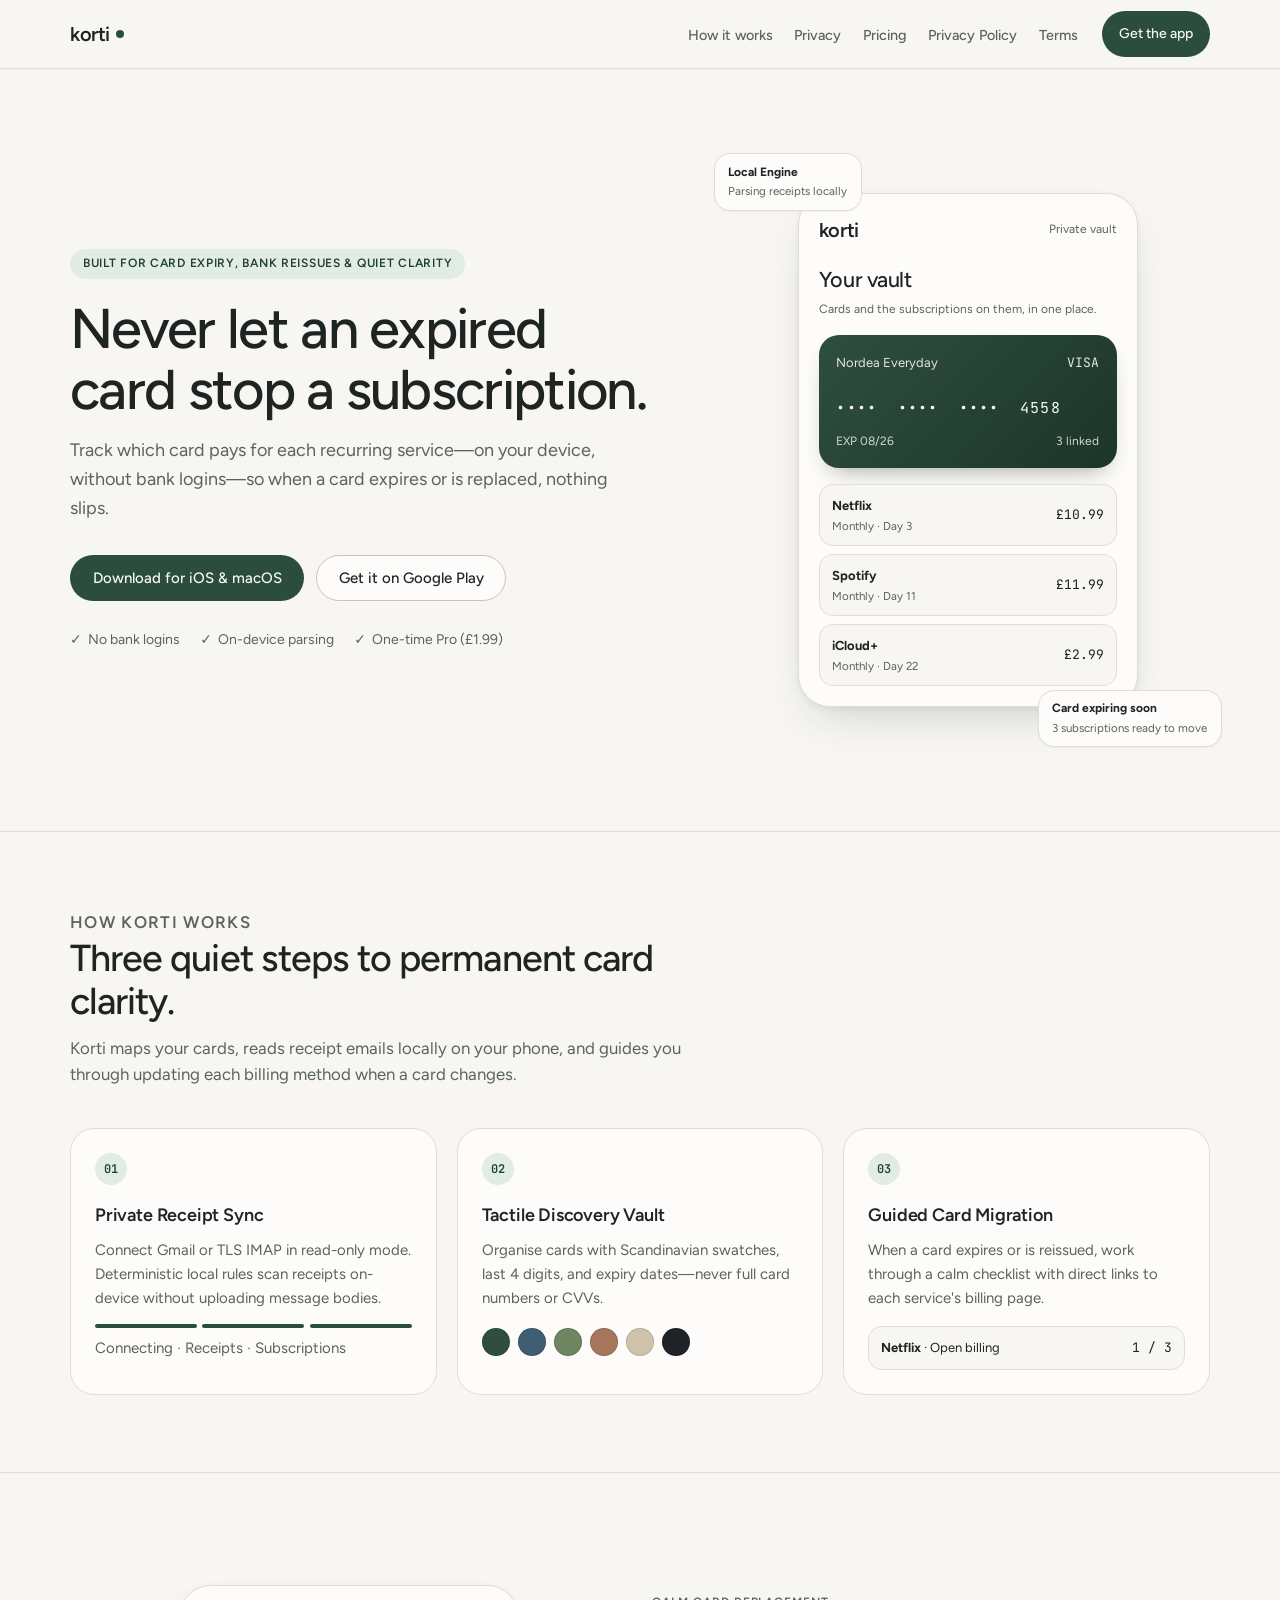
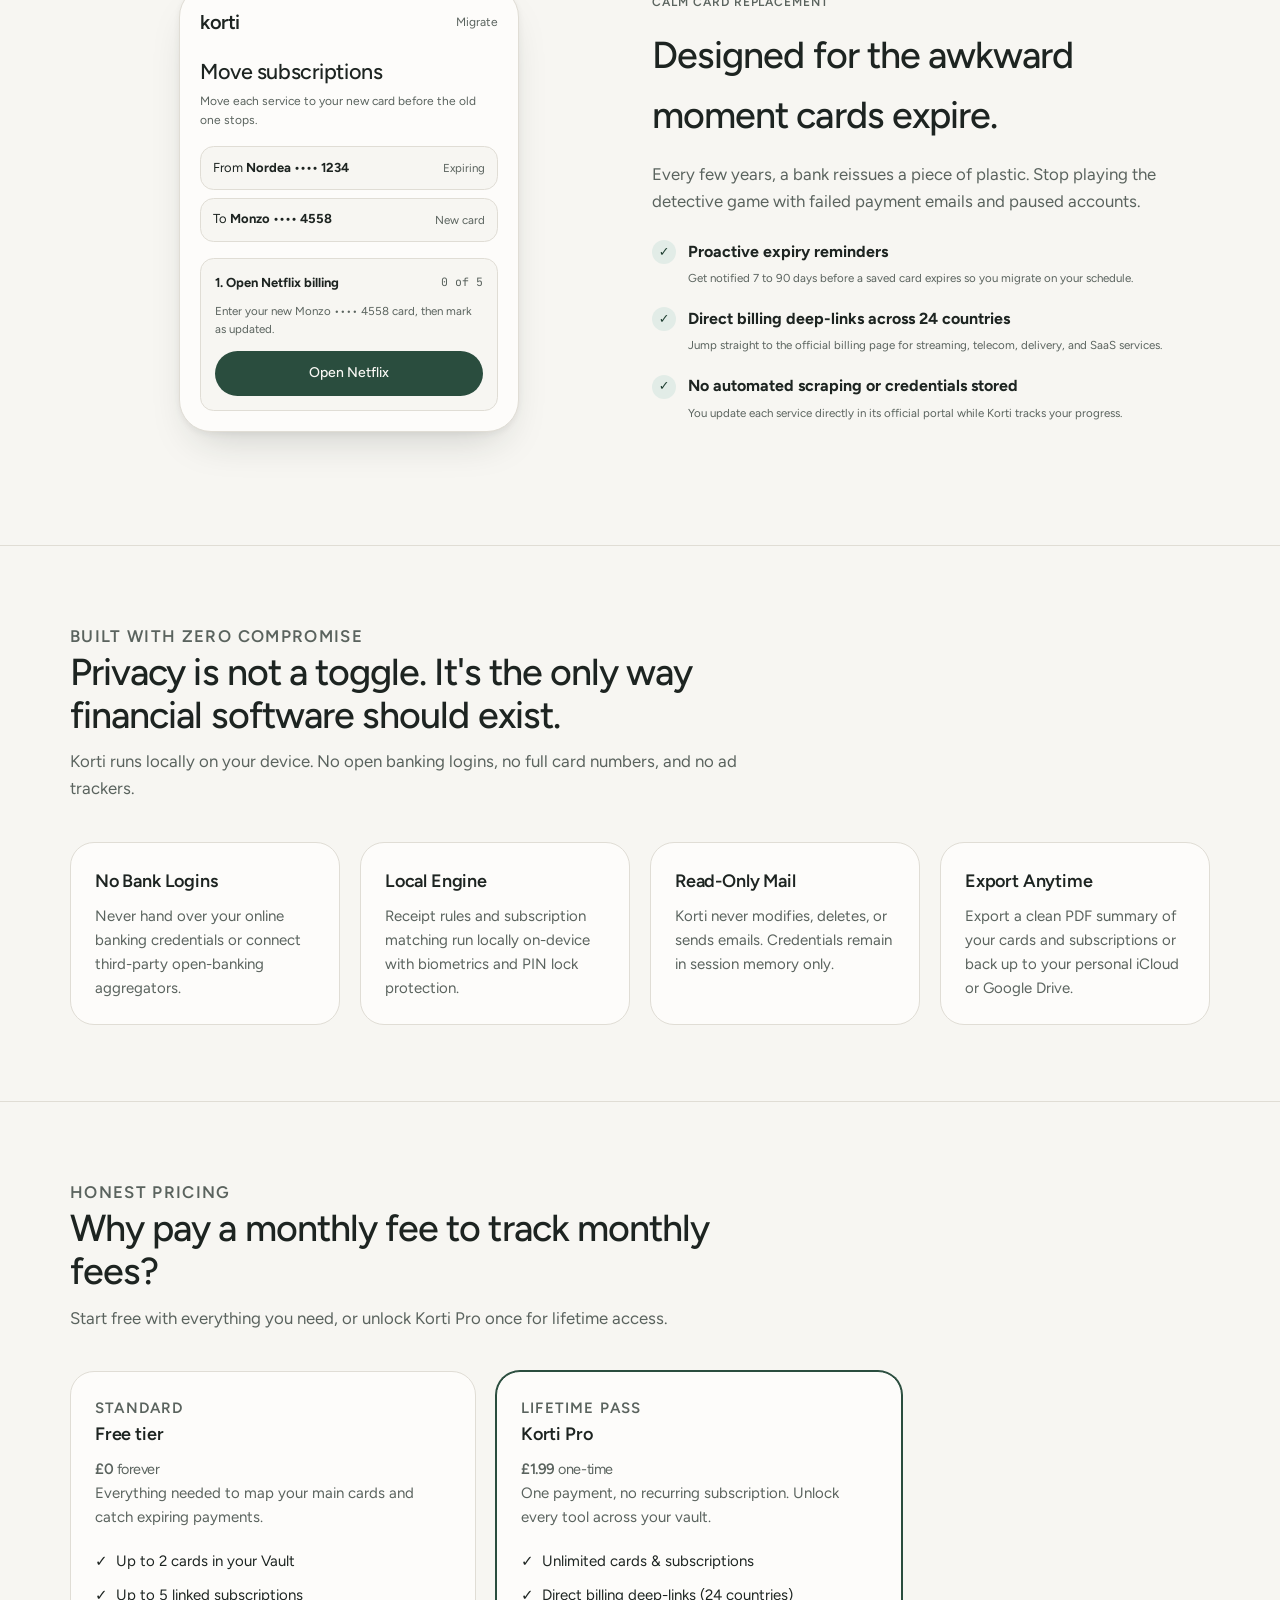
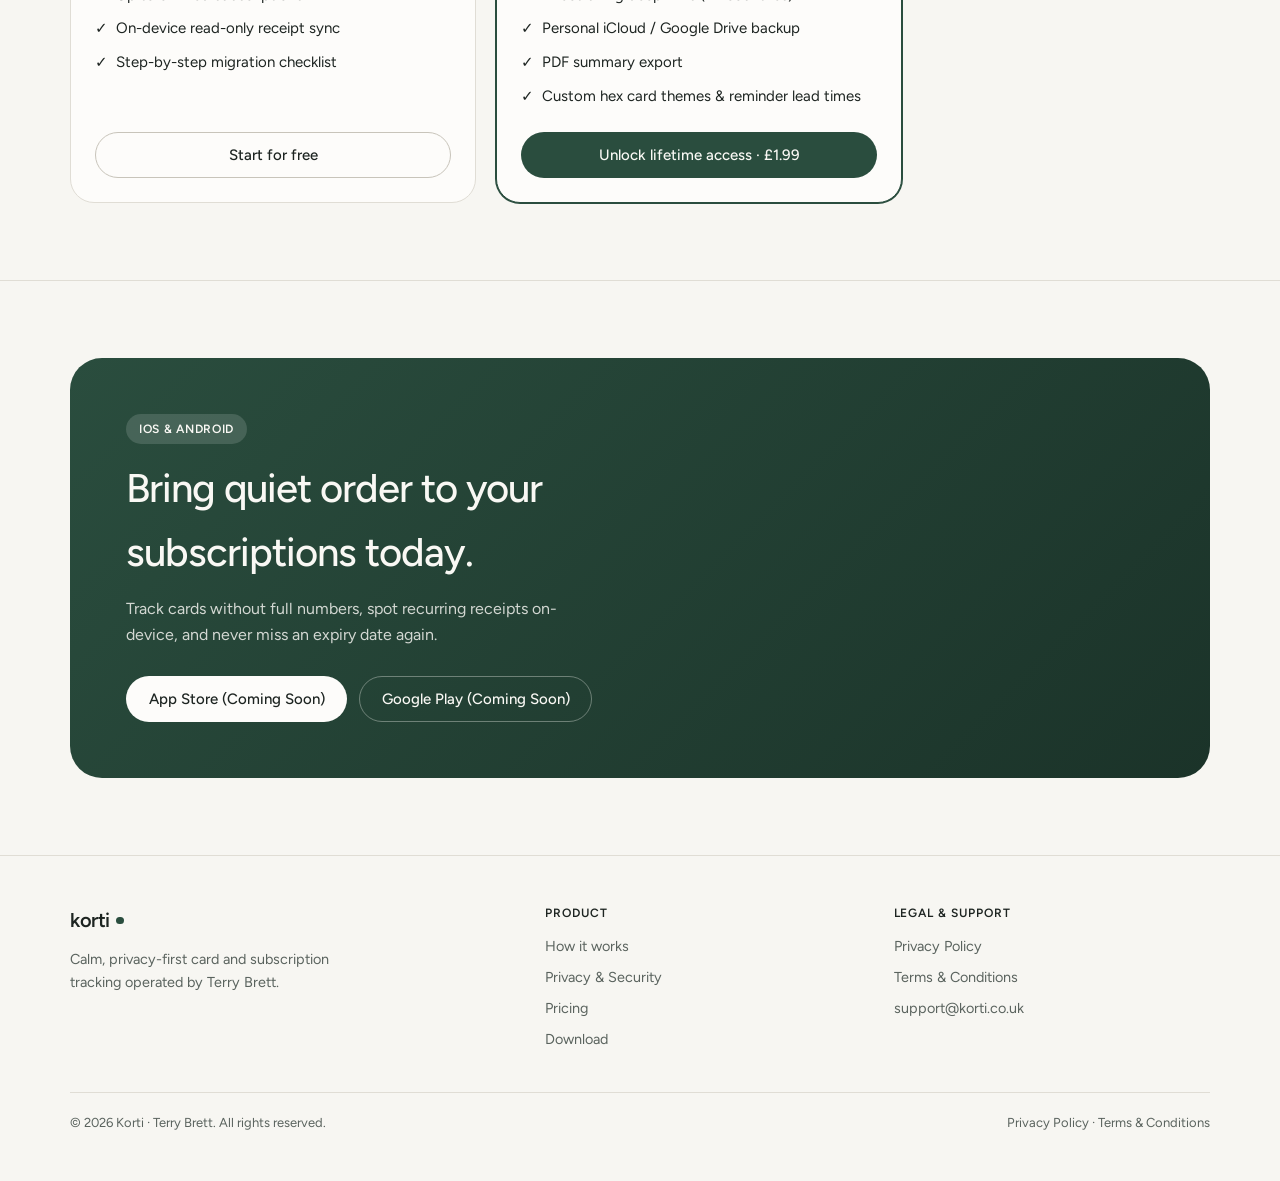
==== index.html @ d84e6d79 "Add Korti marketing site, Privacy Policy, and Terms & Conditions" ====
<!DOCTYPE html>
<html lang="en">
<head>
  <meta charset="utf-8">
  <meta name="viewport" content="width=device-width, initial-scale=1.0">
  <title>korti — Never let an expired card stop a subscription</title>
  <meta name="description" content="Track which payment card pays for each recurring service—on your device, without bank logins—so when a card expires or is replaced, nothing slips.">
  <meta property="og:title" content="korti — Subscription &amp; Card Clarity">
  <meta property="og:description" content="Track which payment card pays for each recurring service—on your device, without bank logins—so when a card expires or is replaced, nothing slips.">
  <meta property="og:type" content="website">
  <link rel="preconnect" href="https://fonts.googleapis.com">
  <link rel="preconnect" href="https://fonts.gstatic.com" crossorigin>
  <link rel="stylesheet" href="https://fonts.googleapis.com/css2?family=Figtree:wght@400;500;600&family=JetBrains+Mono:wght@400;500&display=swap">
  <link rel="stylesheet" href="styles.css">
</head>
<body>
  <a href="#main-content" class="skip-link">Skip to main content</a>

  <header class="site-header">
    <div class="container header-inner">
      <a href="index.html" class="brand" aria-current="page">
        <span>korti</span>
        <span class="brand-dot" aria-hidden="true"></span>
      </a>
      <nav class="site-nav" aria-label="Primary">
        <ul class="nav-links">
          <li><a href="#how-it-works">How it works</a></li>
          <li><a href="#privacy">Privacy</a></li>
          <li><a href="#pricing">Pricing</a></li>
          <li><a href="privacy.html">Privacy Policy</a></li>
          <li><a href="terms.html">Terms</a></li>
        </ul>
        <div class="nav-actions">
          <a href="#download" class="btn btn-primary btn-sm">Get the app</a>
        </div>
      </nav>
    </div>
  </header>

  <main id="main-content" tabindex="-1">
    <!-- Hero -->
    <section class="hero">
      <div class="container hero-grid">
        <div>
          <span class="eyebrow">Built for card expiry, bank reissues &amp; quiet clarity</span>
          <h1>Never let an expired card stop a subscription.</h1>
          <p class="hero-lead">
            Track which card pays for each recurring service—on your device, without bank logins—so when a card expires or is replaced, nothing slips.
          </p>
          <div class="hero-cta-row">
            <a href="#download" class="btn btn-primary">Download for iOS &amp; macOS</a>
            <a href="#download" class="btn btn-secondary">Get it on Google Play</a>
          </div>
          <ul class="trust-list">
            <li><span aria-hidden="true">✓</span> No bank logins</li>
            <li><span aria-hidden="true">✓</span> On-device parsing</li>
            <li><span aria-hidden="true">✓</span> One-time Pro (£1.99)</li>
          </ul>
        </div>

        <div class="phone-stage">
          <div class="float-pill float-pill-top" aria-hidden="true">
            <strong>Local Engine</strong><br>
            <span class="mini-row-meta">Parsing receipts locally</span>
          </div>

          <div class="phone-frame" aria-label="Korti mobile vault preview">
            <div class="phone-topbar">
              <span class="brand">korti</span>
              <span class="phone-private">Private vault</span>
            </div>
            <p class="phone-title">Your vault</p>
            <p class="phone-sub">Cards and the subscriptions on them, in one place.</p>

            <div class="bank-card-preview">
              <div class="bank-card-top">
                <span>Nordea Everyday</span>
                <span class="mono">VISA</span>
              </div>
              <div class="bank-card-digits">•••• &nbsp;•••• &nbsp;•••• &nbsp;4558</div>
              <div class="bank-card-bottom">
                <span>EXP 08/26</span>
                <span>3 linked</span>
              </div>
            </div>

            <div class="mini-list">
              <div class="mini-row">
                <div>
                  <strong>Netflix</strong>
                  <div class="mini-row-meta">Monthly · Day 3</div>
                </div>
                <span class="mono">£10.99</span>
              </div>
              <div class="mini-row">
                <div>
                  <strong>Spotify</strong>
                  <div class="mini-row-meta">Monthly · Day 11</div>
                </div>
                <span class="mono">£11.99</span>
              </div>
              <div class="mini-row">
                <div>
                  <strong>iCloud+</strong>
                  <div class="mini-row-meta">Monthly · Day 22</div>
                </div>
                <span class="mono">£2.99</span>
              </div>
            </div>
          </div>

          <div class="float-pill float-pill-bottom" aria-hidden="true">
            <strong>Card expiring soon</strong><br>
            <span class="mini-row-meta">3 subscriptions ready to move</span>
          </div>
        </div>
      </div>
    </section>

    <!-- How it works -->
    <section id="how-it-works" class="section">
      <div class="container">
        <div class="section-header">
          <p class="section-kicker">How Korti works</p>
          <h2>Three quiet steps to permanent card clarity.</h2>
          <p>
            Korti maps your cards, reads receipt emails locally on your phone, and guides you through updating each billing method when a card changes.
          </p>
        </div>

        <div class="grid-3">
          <article class="card">
            <div class="step-num">01</div>
            <h3>Private Receipt Sync</h3>
            <p>
              Connect Gmail or TLS IMAP in read-only mode. Deterministic local rules scan receipts on-device without uploading message bodies.
            </p>
            <div class="progress-segments" aria-hidden="true">
              <div class="progress-seg done"></div>
              <div class="progress-seg done"></div>
              <div class="progress-seg done"></div>
            </div>
            <p class="mini-row-meta">Connecting · Receipts · Subscriptions</p>
          </article>

          <article class="card">
            <div class="step-num">02</div>
            <h3>Tactile Discovery Vault</h3>
            <p>
              Organise cards with Scandinavian swatches, last 4 digits, and expiry dates—never full card numbers or CVVs.
            </p>
            <div class="swatch-row" aria-hidden="true">
              <span class="swatch" style="background: var(--sw-pine);"></span>
              <span class="swatch" style="background: var(--sw-fjord);"></span>
              <span class="swatch" style="background: var(--sw-moss);"></span>
              <span class="swatch" style="background: var(--sw-clay);"></span>
              <span class="swatch" style="background: var(--sw-sand);"></span>
              <span class="swatch" style="background: var(--sw-night);"></span>
            </div>
          </article>

          <article class="card">
            <div class="step-num">03</div>
            <h3>Guided Card Migration</h3>
            <p>
              When a card expires or is reissued, work through a calm checklist with direct links to each service's billing page.
            </p>
            <div class="mini-list" style="margin-block-start: 1rem;">
              <div class="mini-row">
                <span><strong>Netflix</strong> · Open billing</span>
                <span class="mono">1 / 3</span>
              </div>
            </div>
          </article>
        </div>
      </div>
    </section>

    <!-- Migration showcase -->
    <section class="section">
      <div class="container grid-2">
        <div class="phone-stage">
          <div class="phone-frame" aria-label="Korti migration checklist preview">
            <div class="phone-topbar">
              <span class="brand">korti</span>
              <span class="phone-private">Migrate</span>
            </div>
            <p class="phone-title">Move subscriptions</p>
            <p class="phone-sub">Move each service to your new card before the old one stops.</p>

            <div class="mini-list" style="margin-block-end: 1rem;">
              <div class="mini-row">
                <span>From <strong>Nordea •••• 1234</strong></span>
                <span class="mini-row-meta">Expiring</span>
              </div>
              <div class="mini-row">
                <span>To <strong>Monzo •••• 4558</strong></span>
                <span class="mini-row-meta">New card</span>
              </div>
            </div>

            <div class="mini-row" style="display: block; padding: 0.9rem;">
              <div style="display: flex; justify-content: space-between; margin-block-end: 0.5rem;">
                <strong>1. Open Netflix billing</strong>
                <span class="mono mini-row-meta">0 of 5</span>
              </div>
              <div class="mini-row-meta" style="margin-block-end: 0.75rem;">
                Enter your new Monzo •••• 4558 card, then mark as updated.
              </div>
              <span class="btn btn-primary btn-sm" style="inline-size: 100%; pointer-events: none;">Open Netflix</span>
            </div>
          </div>
        </div>

        <div>
          <p class="section-kicker">Calm card replacement</p>
          <h2 style="margin: 0 0 1rem; font-size: clamp(1.75rem, 3vw, 2.35rem); font-weight: 500; letter-spacing: -0.025em;">
            Designed for the awkward moment cards expire.
          </h2>
          <p style="margin: 0; color: var(--muted); font-size: 1.05rem;">
            Every few years, a bank reissues a piece of plastic. Stop playing the detective game with failed payment emails and paused accounts.
          </p>
          <ul class="feature-points">
            <li>
              <span class="check-dot" aria-hidden="true">✓</span>
              <div>
                <strong>Proactive expiry reminders</strong><br>
                <span class="mini-row-meta">Get notified 7 to 90 days before a saved card expires so you migrate on your schedule.</span>
              </div>
            </li>
            <li>
              <span class="check-dot" aria-hidden="true">✓</span>
              <div>
                <strong>Direct billing deep-links across 24 countries</strong><br>
                <span class="mini-row-meta">Jump straight to the official billing page for streaming, telecom, delivery, and SaaS services.</span>
              </div>
            </li>
            <li>
              <span class="check-dot" aria-hidden="true">✓</span>
              <div>
                <strong>No automated scraping or credentials stored</strong><br>
                <span class="mini-row-meta">You update each service directly in its official portal while Korti tracks your progress.</span>
              </div>
            </li>
          </ul>
        </div>
      </div>
    </section>

    <!-- Privacy -->
    <section id="privacy" class="section">
      <div class="container">
        <div class="section-header">
          <p class="section-kicker">Built with zero compromise</p>
          <h2>Privacy is not a toggle. It's the only way financial software should exist.</h2>
          <p>
            Korti runs locally on your device. No open banking logins, no full card numbers, and no ad trackers.
          </p>
        </div>

        <div class="grid-4">
          <article class="card">
            <h3>No Bank Logins</h3>
            <p>Never hand over your online banking credentials or connect third-party open-banking aggregators.</p>
          </article>
          <article class="card">
            <h3>Local Engine</h3>
            <p>Receipt rules and subscription matching run locally on-device with biometrics and PIN lock protection.</p>
          </article>
          <article class="card">
            <h3>Read-Only Mail</h3>
            <p>Korti never modifies, deletes, or sends emails. Credentials remain in session memory only.</p>
          </article>
          <article class="card">
            <h3>Export Anytime</h3>
            <p>Export a clean PDF summary of your cards and subscriptions or back up to your personal iCloud or Google Drive.</p>
          </article>
        </div>
      </div>
    </section>

    <!-- Pricing -->
    <section id="pricing" class="section">
      <div class="container">
        <div class="section-header">
          <p class="section-kicker">Honest pricing</p>
          <h2>Why pay a monthly fee to track monthly fees?</h2>
          <p>Start free with everything you need, or unlock Korti Pro once for lifetime access.</p>
        </div>

        <div class="pricing-grid">
          <article class="card price-card">
            <div>
              <p class="section-kicker">Standard</p>
              <h3>Free tier</h3>
              <p class="price-amount">£0 <span>forever</span></p>
              <p>Everything needed to map your main cards and catch expiring payments.</p>
              <ul class="price-list">
                <li><span aria-hidden="true">✓</span> Up to 2 cards in your Vault</li>
                <li><span aria-hidden="true">✓</span> Up to 5 linked subscriptions</li>
                <li><span aria-hidden="true">✓</span> On-device read-only receipt sync</li>
                <li><span aria-hidden="true">✓</span> Step-by-step migration checklist</li>
              </ul>
            </div>
            <a href="#download" class="btn btn-secondary">Start for free</a>
          </article>

          <article class="card price-card featured">
            <div>
              <p class="section-kicker">Lifetime Pass</p>
              <h3>Korti Pro</h3>
              <p class="price-amount">£1.99 <span>one-time</span></p>
              <p>One payment, no recurring subscription. Unlock every tool across your vault.</p>
              <ul class="price-list">
                <li><span aria-hidden="true">✓</span> Unlimited cards &amp; subscriptions</li>
                <li><span aria-hidden="true">✓</span> Direct billing deep-links (24 countries)</li>
                <li><span aria-hidden="true">✓</span> Personal iCloud / Google Drive backup</li>
                <li><span aria-hidden="true">✓</span> PDF summary export</li>
                <li><span aria-hidden="true">✓</span> Custom hex card themes &amp; reminder lead times</li>
              </ul>
            </div>
            <a href="#download" class="btn btn-primary">Unlock lifetime access · £1.99</a>
          </article>
        </div>
      </div>
    </section>

    <!-- Download CTA -->
    <section id="download" class="section">
      <div class="container">
        <div class="cta-banner">
          <span class="eyebrow" style="background: rgb(255 255 255 / 14%); color: #f9f8f4;">iOS &amp; Android</span>
          <h2>Bring quiet order to your subscriptions today.</h2>
          <p>
            Track cards without full numbers, spot recurring receipts on-device, and never miss an expiry date again.
          </p>
          <div class="hero-cta-row" style="margin-block-end: 0;">
            <a href="#download" class="btn btn-light">App Store (Coming Soon)</a>
            <a href="#download" class="btn btn-outline-light">Google Play (Coming Soon)</a>
          </div>
        </div>
      </div>
    </section>
  </main>

  <footer class="site-footer">
    <div class="container">
      <div class="footer-grid">
        <div>
          <a href="index.html" class="brand" style="color: var(--fg);">
            <span>korti</span>
            <span class="brand-dot" aria-hidden="true"></span>
          </a>
          <p style="margin-block: 0.75rem 0; max-inline-size: 34ch;">
            Calm, privacy-first card and subscription tracking operated by Terry Brett.
          </p>
        </div>
        <div class="footer-col">
          <h2>Product</h2>
          <ul>
            <li><a href="#how-it-works">How it works</a></li>
            <li><a href="#privacy">Privacy &amp; Security</a></li>
            <li><a href="#pricing">Pricing</a></li>
            <li><a href="#download">Download</a></li>
          </ul>
        </div>
        <div class="footer-col">
          <h2>Legal &amp; Support</h2>
          <ul>
            <li><a href="privacy.html">Privacy Policy</a></li>
            <li><a href="terms.html">Terms &amp; Conditions</a></li>
            <li><a href="mailto:support@korti.co.uk">support@korti.co.uk</a></li>
          </ul>
        </div>
      </div>
      <div class="footer-bottom">
        <span>© 2026 Korti · Terry Brett. All rights reserved.</span>
        <span><a href="privacy.html">Privacy Policy</a> · <a href="terms.html">Terms &amp; Conditions</a></span>
      </div>
    </div>
  </footer>
</body>
</html>
---- styles.css ----
/* korti — Nordic Calm Design System */
:root {
  color-scheme: light dark;
  --bg: #f7f6f2;
  --surface: #fdfcfa;
  --surface-alt: #f0eee8;
  --fg: #1d2421;
  --muted: #5a635e;
  --primary: #2a4d3e;
  --primary-hover: #214033;
  --primary-fg: #f9f8f4;
  --link: #2a4d3e;
  --accent: #e2ece7;
  --accent-fg: #214033;
  --border: #e0ddd5;
  --border-strong: #c8c4ba;
  --shadow-sm: 0 1px 2px rgb(29 36 33 / 5%);
  --shadow-card: 0 20px 44px -18px rgb(29 36 33 / 22%), 0 2px 6px rgb(29 36 33 / 6%);

  /* Card Swatches */
  --sw-fjord: #3f5d73;
  --sw-pine: #2e4e40;
  --sw-moss: #6f8560;
  --sw-clay: #a5765c;
  --sw-sand: #cfc3ac;
  --sw-night: #1f2227;

  --font-sans: "Figtree", ui-sans-serif, system-ui, -apple-system, sans-serif;
  --font-mono: "JetBrains Mono", ui-monospace, SFMono-Regular, monospace;
}

@media (prefers-color-scheme: dark) {
  :root {
    --bg: #131715;
    --surface: #1b211e;
    --surface-alt: #232a26;
    --fg: #eff2ef;
    --muted: #a2aba6;
    --primary: #3b6b56;
    --primary-hover: #477f66;
    --primary-fg: #f8faf8;
    --link: #86c9a8;
    --accent: #22352c;
    --accent-fg: #c9dfd3;
    --border: #2c3530;
    --border-strong: #3e4a43;
    --shadow-sm: 0 1px 2px rgb(0 0 0 / 28%);
    --shadow-card: 0 24px 48px -18px rgb(0 0 0 / 55%);
  }
}

*,
*::before,
*::after {
  box-sizing: border-box;
}

html {
  scroll-behavior: smooth;
  -webkit-text-size-adjust: 100%;
}

@media (prefers-reduced-motion: reduce) {
  html {
    scroll-behavior: auto;
  }
}

body {
  margin: 0;
  font-family: var(--font-sans);
  background-color: var(--bg);
  color: var(--fg);
  line-height: 1.6;
  font-size: 1rem;
  -webkit-font-smoothing: antialiased;
}

img,
svg {
  display: block;
  max-inline-size: 100%;
}

a {
  color: inherit;
  text-decoration: none;
}

:where(a:any-link, button):focus-visible {
  outline: 3px solid var(--primary);
  outline-offset: 3px;
}

.skip-link {
  position: absolute;
  inset-block-start: -100%;
  inset-inline-start: 1rem;
  z-index: 100;
  padding: 0.625rem 1rem;
  border-radius: 9999px;
  background: var(--primary);
  color: var(--primary-fg);
  font-weight: 500;
  font-size: 0.875rem;
}

.skip-link:focus {
  inset-block-start: 1rem;
}

.container {
  inline-size: min(1140px, 100% - 2.5rem);
  margin-inline: auto;
}

.mono {
  font-family: var(--font-mono);
}

/* Header & Navigation */
.site-header {
  position: sticky;
  inset-block-start: 0;
  z-index: 40;
  background: color-mix(in srgb, var(--bg) 88%, transparent);
  backdrop-filter: blur(12px);
  border-block-end: 1px solid var(--border);
}

.header-inner {
  display: flex;
  align-items: center;
  justify-content: space-between;
  gap: 1.5rem;
  min-block-size: 4.25rem;
}

.brand {
  display: inline-flex;
  align-items: center;
  gap: 0.4rem;
  font-weight: 600;
  font-size: 1.25rem;
  letter-spacing: -0.02em;
}

.brand-dot {
  inline-size: 0.45rem;
  block-size: 0.45rem;
  border-radius: 9999px;
  background: var(--primary);
}

.site-nav {
  display: flex;
  align-items: center;
  gap: 1.5rem;
}

.nav-links {
  display: flex;
  align-items: center;
  flex-wrap: wrap;
  gap: 1.35rem;
  list-style: none;
  margin: 0;
  padding: 0;
}

.nav-links a {
  font-size: 0.9rem;
  font-weight: 500;
  color: var(--muted);
  padding-block: 0.35rem;
  border-block-end: 2px solid transparent;
  transition: color 0.15s ease, border-color 0.15s ease;
}

.nav-links a:hover,
.nav-links a[aria-current="page"] {
  color: var(--fg);
}

.nav-links a[aria-current="page"] {
  border-block-end-color: var(--primary);
}

.nav-actions {
  display: flex;
  align-items: center;
  gap: 0.75rem;
}

@media (max-width: 780px) {
  .nav-links {
    display: none;
  }
}

/* Buttons & Badges */
.btn {
  display: inline-flex;
  align-items: center;
  justify-content: center;
  gap: 0.5rem;
  min-block-size: 2.75rem;
  padding-inline: 1.35rem;
  padding-block: 0.65rem;
  border-radius: 9999px;
  font-size: 0.9375rem;
  font-weight: 500;
  border: 1px solid transparent;
  cursor: pointer;
  transition: background-color 0.15s ease, border-color 0.15s ease, transform 0.15s ease;
}

.btn-sm {
  min-block-size: 2.25rem;
  padding-inline: 1rem;
  font-size: 0.875rem;
}

.btn-primary {
  background: var(--primary);
  color: var(--primary-fg);
}

.btn-primary:hover {
  background: var(--primary-hover);
}

.btn-secondary {
  background: var(--surface);
  color: var(--fg);
  border-color: var(--border-strong);
}

.btn-secondary:hover {
  background: var(--surface-alt);
}

.eyebrow {
  display: inline-flex;
  align-items: center;
  gap: 0.45rem;
  padding: 0.35rem 0.8rem;
  border-radius: 9999px;
  background: var(--accent);
  color: var(--accent-fg);
  font-size: 0.75rem;
  font-weight: 600;
  letter-spacing: 0.06em;
  text-transform: uppercase;
}

.section-kicker {
  margin: 0 0 0.75rem;
  font-size: 0.75rem;
  font-weight: 600;
  letter-spacing: 0.08em;
  text-transform: uppercase;
  color: var(--muted);
}

/* Hero */
.hero {
  padding-block: clamp(3rem, 7vw, 5.5rem);
}

.hero-grid {
  display: grid;
  grid-template-columns: 1.1fr 0.9fr;
  align-items: center;
  gap: clamp(2rem, 5vw, 4.5rem);
}

@media (max-width: 900px) {
  .hero-grid {
    grid-template-columns: 1fr;
  }
}

.hero h1 {
  margin: 1.25rem 0 1rem;
  font-size: clamp(2.25rem, 4.5vw, 3.5rem);
  font-weight: 500;
  line-height: 1.08;
  letter-spacing: -0.03em;
}

.hero-lead {
  margin: 0 0 2rem;
  font-size: 1.125rem;
  color: var(--muted);
  max-inline-size: 48ch;
}

.hero-cta-row {
  display: flex;
  flex-wrap: wrap;
  gap: 0.75rem;
  margin-block-end: 1.75rem;
}

.trust-list {
  display: flex;
  flex-wrap: wrap;
  gap: 0.65rem 1.25rem;
  list-style: none;
  margin: 0;
  padding: 0;
  font-size: 0.875rem;
  color: var(--muted);
}

.trust-list li {
  display: inline-flex;
  align-items: center;
  gap: 0.4rem;
}

/* Phone Mockup */
.phone-stage {
  position: relative;
  display: flex;
  justify-content: center;
  padding-block: 2.25rem;
}

.phone-frame {
  inline-size: min(340px, 100%);
  background: var(--surface);
  border: 1px solid var(--border);
  border-radius: 2rem;
  padding: 1.25rem;
  box-shadow: var(--shadow-card);
}

.phone-topbar {
  display: flex;
  align-items: center;
  justify-content: space-between;
  margin-block-end: 1rem;
  font-size: 0.8125rem;
}

.phone-private {
  color: var(--muted);
  font-size: 0.75rem;
}

.phone-title {
  margin: 0;
  font-size: 1.35rem;
  font-weight: 500;
  letter-spacing: -0.02em;
}

.phone-sub {
  margin: 0.2rem 0 1rem;
  font-size: 0.75rem;
  color: var(--muted);
}

.bank-card-preview {
  border-radius: 1.25rem;
  padding: 1.1rem;
  background: linear-gradient(135deg, #2e4e40 0%, #1d352a 100%);
  color: #f9f8f4;
  margin-block-end: 1rem;
  box-shadow: 0 12px 24px -12px rgb(29 36 33 / 45%);
}

.bank-card-top {
  display: flex;
  justify-content: space-between;
  align-items: center;
  font-size: 0.8125rem;
  opacity: 0.9;
}

.bank-card-digits {
  margin: 1.4rem 0 0.75rem;
  font-family: var(--font-mono);
  font-size: 0.9375rem;
  letter-spacing: 0.08em;
}

.bank-card-bottom {
  display: flex;
  justify-content: space-between;
  font-size: 0.75rem;
  opacity: 0.82;
}

.mini-list {
  display: flex;
  flex-direction: column;
  gap: 0.5rem;
}

.mini-row {
  display: flex;
  align-items: center;
  justify-content: space-between;
  padding: 0.65rem 0.75rem;
  border-radius: 0.85rem;
  border: 1px solid var(--border);
  background: var(--bg);
  font-size: 0.8125rem;
}

.mini-row-meta {
  font-size: 0.72rem;
  color: var(--muted);
}

.float-pill {
  position: absolute;
  padding: 0.55rem 0.85rem;
  border-radius: 1rem;
  background: var(--surface);
  border: 1px solid var(--border);
  box-shadow: var(--shadow-sm);
  font-size: 0.75rem;
  max-inline-size: 13.5rem;
}

.float-pill-top {
  inset-block-start: -0.25rem;
  inset-inline-start: -0.75rem;
}

.float-pill-bottom {
  inset-block-end: -0.25rem;
  inset-inline-end: -0.75rem;
}

@media (max-width: 520px) {
  .float-pill {
    display: none;
  }
}

/* Sections */
.section {
  padding-block: clamp(3rem, 6vw, 5rem);
  border-block-start: 1px solid var(--border);
}

.section-header {
  max-inline-size: 42rem;
  margin-block-end: 2.5rem;
}

.section-header h2 {
  margin: 0 0 0.75rem;
  font-size: clamp(1.75rem, 3vw, 2.35rem);
  font-weight: 500;
  line-height: 1.15;
  letter-spacing: -0.025em;
}

.section-header p {
  margin: 0;
  color: var(--muted);
  font-size: 1.05rem;
}

.grid-3 {
  display: grid;
  grid-template-columns: repeat(auto-fit, minmax(260px, 1fr));
  gap: 1.25rem;
}

.grid-4 {
  display: grid;
  grid-template-columns: repeat(auto-fit, minmax(220px, 1fr));
  gap: 1.25rem;
}

.grid-2 {
  display: grid;
  grid-template-columns: repeat(auto-fit, minmax(300px, 1fr));
  gap: 1.5rem;
  align-items: center;
}

.card {
  background: var(--surface);
  border: 1px solid var(--border);
  border-radius: 1.5rem;
  padding: 1.5rem;
}

.step-num {
  display: inline-flex;
  align-items: center;
  justify-content: center;
  inline-size: 2rem;
  block-size: 2rem;
  border-radius: 9999px;
  background: var(--accent);
  color: var(--accent-fg);
  font-family: var(--font-mono);
  font-size: 0.75rem;
  font-weight: 600;
  margin-block-end: 1rem;
}

.card h3 {
  margin: 0 0 0.5rem;
  font-size: 1.125rem;
  font-weight: 600;
  letter-spacing: -0.01em;
}

.card p {
  margin: 0;
  color: var(--muted);
  font-size: 0.9375rem;
}

.swatch-row {
  display: flex;
  flex-wrap: wrap;
  gap: 0.5rem;
  margin-block-start: 1.1rem;
}

.swatch {
  inline-size: 1.75rem;
  block-size: 1.75rem;
  border-radius: 9999px;
  border: 1px solid rgb(0 0 0 / 12%);
}

.progress-segments {
  display: grid;
  grid-template-columns: repeat(3, 1fr);
  gap: 0.35rem;
  margin-block: 0.85rem 0.5rem;
}

.progress-seg {
  block-size: 4px;
  border-radius: 9999px;
  background: var(--border);
}

.progress-seg.done {
  background: var(--primary);
}

.feature-points {
  list-style: none;
  margin: 1.5rem 0 0;
  padding: 0;
  display: flex;
  flex-direction: column;
  gap: 1rem;
}

.feature-points li {
  display: flex;
  gap: 0.75rem;
  align-items: flex-start;
}

.check-dot {
  flex-shrink: 0;
  inline-size: 1.5rem;
  block-size: 1.5rem;
  border-radius: 9999px;
  background: var(--accent);
  color: var(--accent-fg);
  display: grid;
  place-items: center;
  font-size: 0.8rem;
  margin-block-start: 0.1rem;
}

/* Pricing */
.pricing-grid {
  display: grid;
  grid-template-columns: repeat(auto-fit, minmax(280px, 1fr));
  gap: 1.25rem;
  max-inline-size: 52rem;
}

.price-card {
  position: relative;
  display: flex;
  flex-direction: column;
  justify-content: space-between;
  gap: 1.5rem;
}

.price-card.featured {
  border-color: var(--primary);
  box-shadow: 0 0 0 1px var(--primary);
}

.price-amount {
  font-size: 2.25rem;
  font-weight: 600;
  letter-spacing: -0.03em;
  margin: 0.35rem 0;
}

.price-amount span {
  font-size: 0.9rem;
  font-weight: 400;
  color: var(--muted);
}

.price-list {
  list-style: none;
  margin: 1.25rem 0 0;
  padding: 0;
  display: flex;
  flex-direction: column;
  gap: 0.6rem;
  font-size: 0.9375rem;
}

.price-list li {
  display: flex;
  gap: 0.5rem;
  align-items: baseline;
}

/* CTA Banner */
.cta-banner {
  border-radius: 2rem;
  padding: clamp(2rem, 5vw, 3.5rem);
  background: linear-gradient(135deg, #2a4d3e 0%, #1b3329 100%);
  color: #f9f8f4;
}

.cta-banner h2 {
  margin: 0.75rem 0;
  font-size: clamp(1.75rem, 3.2vw, 2.5rem);
  font-weight: 500;
  letter-spacing: -0.025em;
  max-inline-size: 22ch;
}

.cta-banner p {
  margin: 0 0 1.75rem;
  color: rgb(249 248 244 / 82%);
  max-inline-size: 48ch;
}

.cta-banner .btn-light {
  background: #fdfcfa;
  color: #1d2421;
}

.cta-banner .btn-light:hover {
  background: #eeede8;
}

.cta-banner .btn-outline-light {
  background: transparent;
  color: #f9f8f4;
  border-color: rgb(249 248 244 / 35%);
}

.cta-banner .btn-outline-light:hover {
  background: rgb(249 248 244 / 10%);
}

/* Legal Pages */
.legal-main {
  padding-block: clamp(2.5rem, 5vw, 4rem);
}

.legal-article {
  max-inline-size: 48rem;
  margin-inline: auto;
  background: var(--surface);
  border: 1px solid var(--border);
  border-radius: 1.75rem;
  padding: clamp(1.5rem, 4vw, 3rem);
}

.legal-article h1 {
  margin: 0.75rem 0 0.5rem;
  font-size: clamp(1.85rem, 3.5vw, 2.5rem);
  font-weight: 500;
  letter-spacing: -0.025em;
}

.legal-meta {
  margin: 0 0 2rem;
  padding-block-end: 1.25rem;
  border-block-end: 1px solid var(--border);
  color: var(--muted);
  font-size: 0.9rem;
}

.legal-article h2 {
  margin: 2rem 0 0.65rem;
  font-size: 1.2rem;
  font-weight: 600;
  letter-spacing: -0.01em;
}

.legal-article p {
  margin: 0 0 1rem;
  color: var(--fg);
}

.legal-article ul {
  margin: 0 0 1rem;
  padding-inline-start: 1.35rem;
}

.legal-article li {
  margin-block-end: 0.45rem;
}

.legal-article a {
  color: var(--link);
  text-decoration: underline;
  text-underline-offset: 3px;
}

.legal-footer-note {
  margin-block-start: 2.5rem;
  padding-block-start: 1.25rem;
  border-block-start: 1px solid var(--border);
  font-size: 0.85rem;
  color: var(--muted);
}

/* Site Footer */
.site-footer {
  border-block-start: 1px solid var(--border);
  padding-block: 3rem;
  color: var(--muted);
  font-size: 0.9rem;
}

.footer-grid {
  display: grid;
  grid-template-columns: 1.4fr 1fr 1fr;
  gap: 2rem;
}

@media (max-width: 720px) {
  .footer-grid {
    grid-template-columns: 1fr;
  }
}

.footer-col h2 {
  margin: 0 0 0.75rem;
  font-size: 0.75rem;
  font-weight: 600;
  letter-spacing: 0.08em;
  text-transform: uppercase;
  color: var(--fg);
}

.footer-col ul {
  list-style: none;
  margin: 0;
  padding: 0;
  display: flex;
  flex-direction: column;
  gap: 0.5rem;
}

.footer-col a:hover {
  color: var(--fg);
  text-decoration: underline;
  text-underline-offset: 3px;
}

.footer-bottom {
  margin-block-start: 2.5rem;
  padding-block-start: 1.25rem;
  border-block-start: 1px solid var(--border);
  display: flex;
  flex-wrap: wrap;
  justify-content: space-between;
  gap: 1rem;
  font-size: 0.8125rem;
}
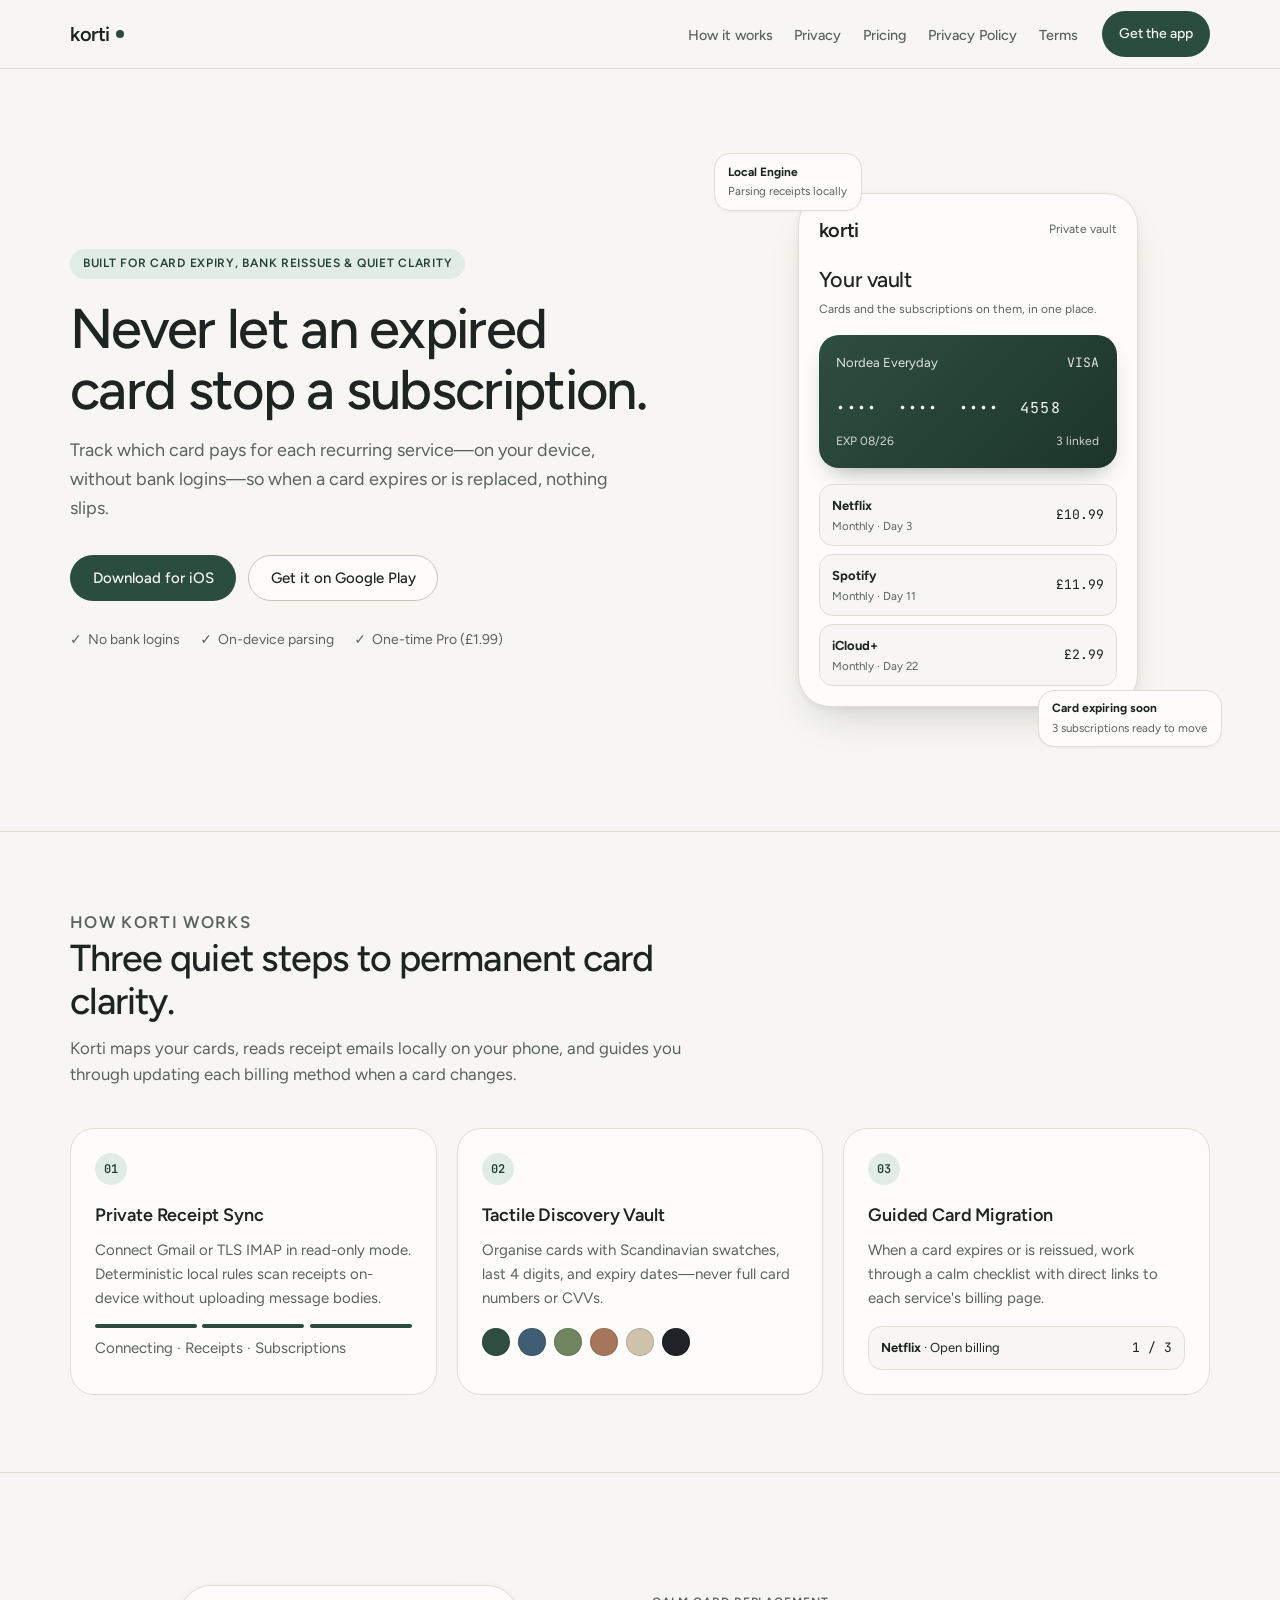
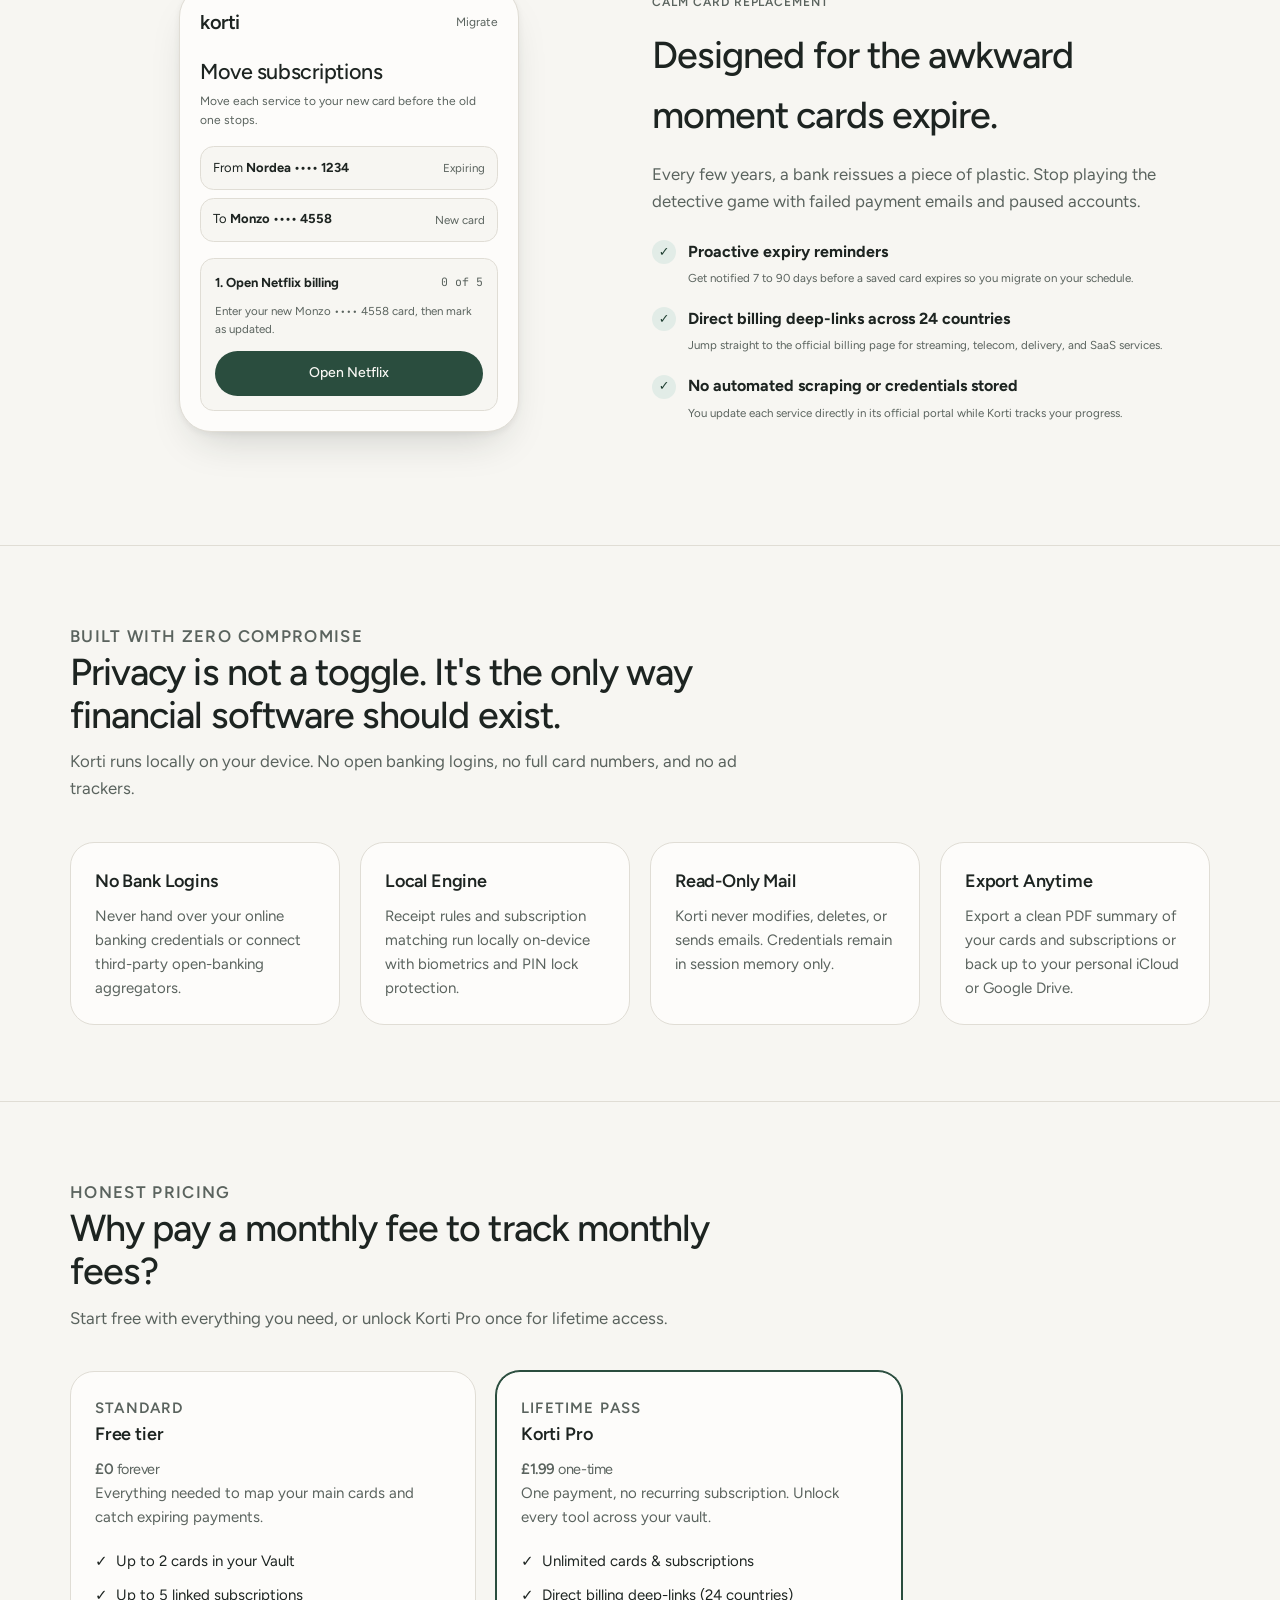
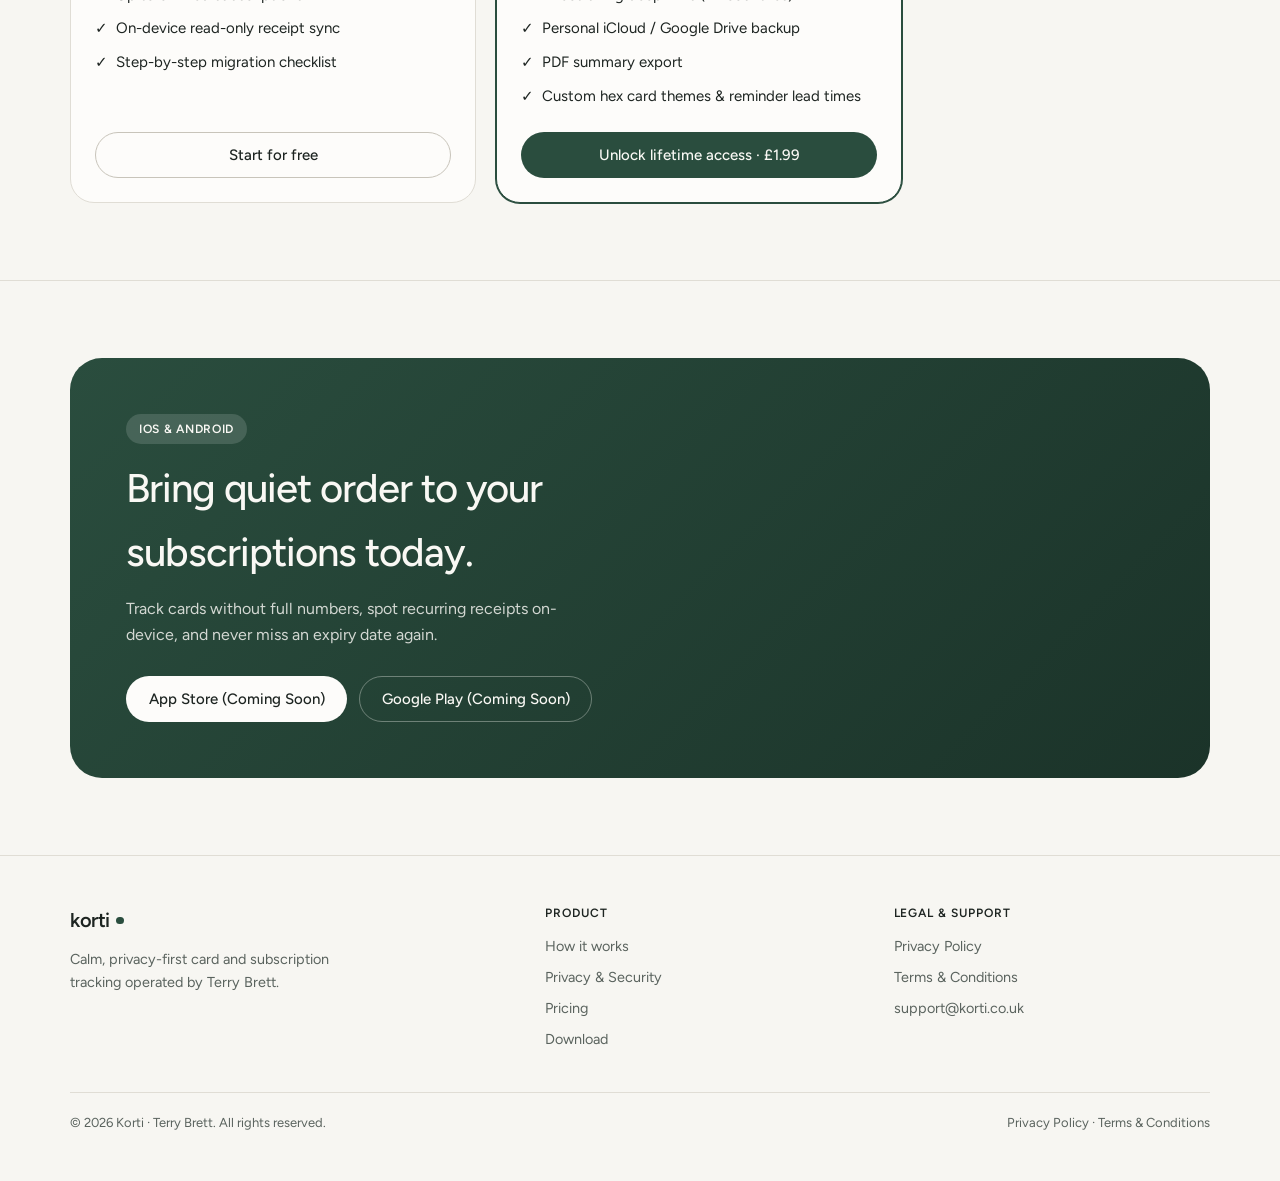
==== commit 2c69324a: "Remove macOS reference from hero download button" ====
--- a/index.html
+++ b/index.html
@@ -48,7 +48,7 @@
             Track which card pays for each recurring service—on your device, without bank logins—so when a card expires or is replaced, nothing slips.
           </p>
           <div class="hero-cta-row">
-            <a href="#download" class="btn btn-primary">Download for iOS &amp; macOS</a>
+            <a href="#download" class="btn btn-primary">Download for iOS</a>
             <a href="#download" class="btn btn-secondary">Get it on Google Play</a>
           </div>
           <ul class="trust-list">
